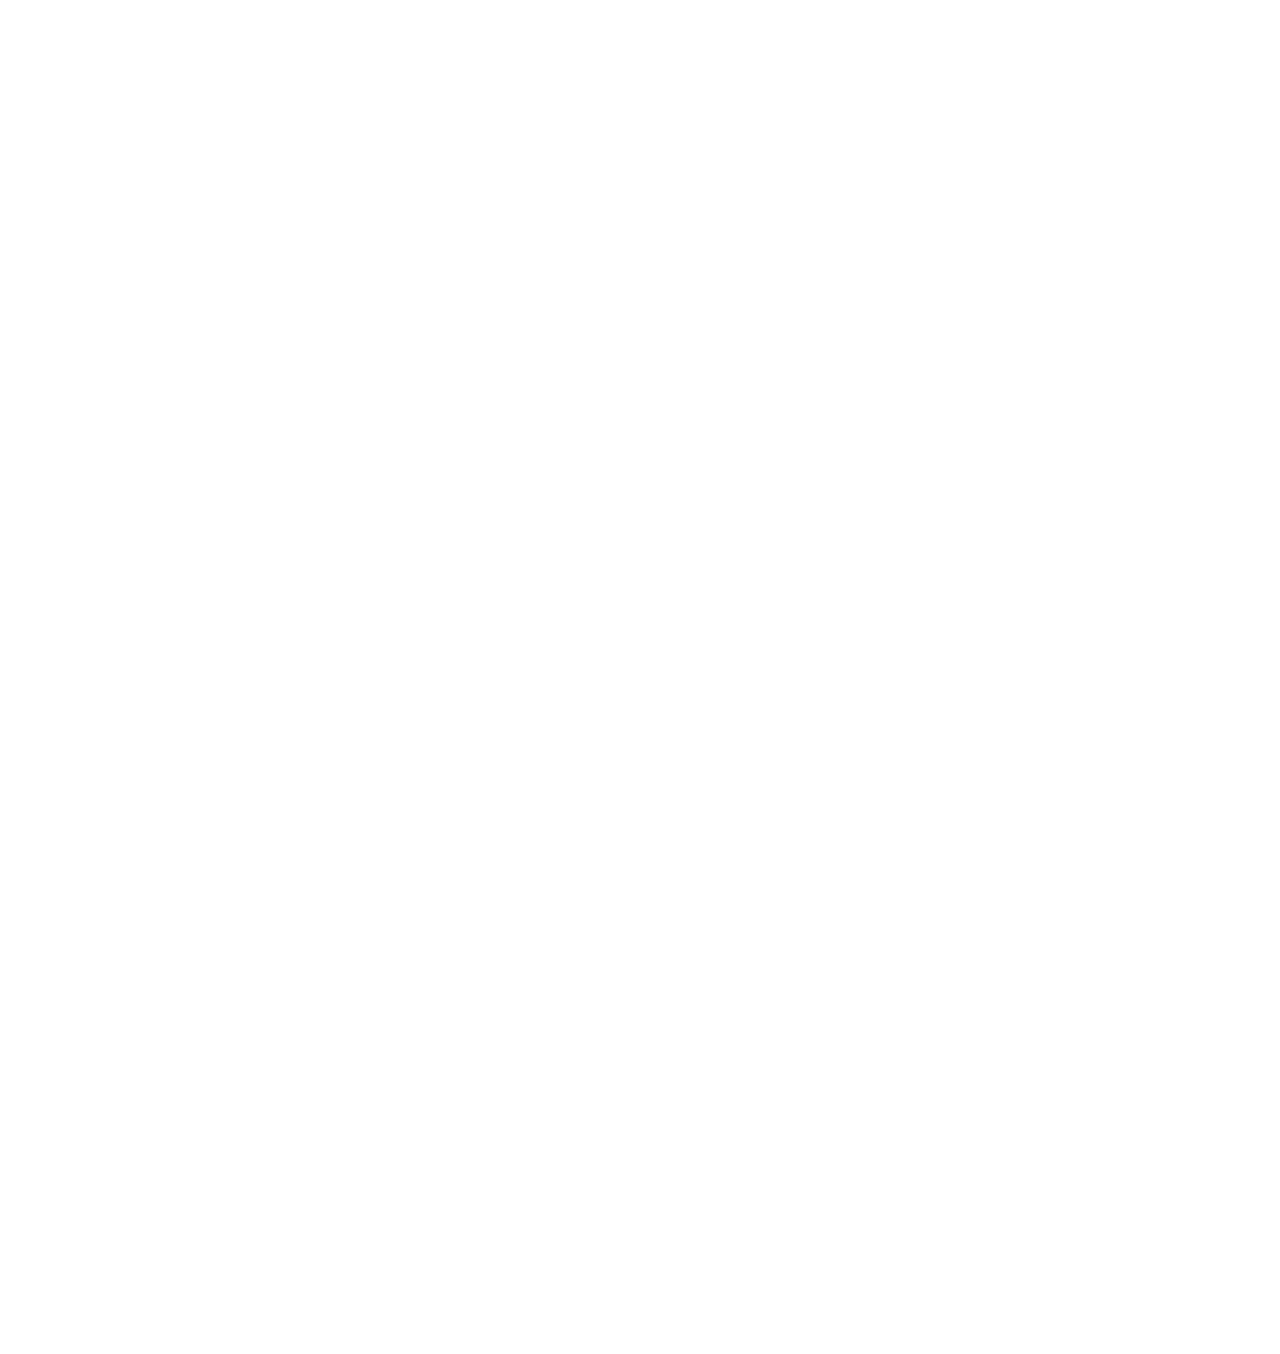
==== index.html @ c5bcdeae "renamed file to view the  html render on loadw" ====
<!DOCTYPE html>
<html lang="en">
	<head>
		<meta charset="UTF-8" />
		<meta name="viewport" content="width=device-width, initial-scale=1.0" />
		<title>PAI About</title>
		<link rel="stylesheet" href="mro-capabilities.css" />
	</head>
	<body>
		<!-- ============================================================
     Perform Air — Component MRO Capabilities section (About page)
     Styled to match performair.com/home-00.
     Paste into a Webflow HTML Embed element, or rebuild natively
     using the setup guide. Card photos use the same images as the
     homepage "What We Do" section (already hosted on your Webflow
     CDN) — swap the src values if you prefer different imagery.
     ============================================================ -->

		<section class="pa-mro-section" id="capabilities">
			<div class="pa-mro-container">
				<header class="pa-mro-header pa-mro-reveal">
					<span class="pa-mro-eyebrow">What We Do</span>
					<h2 class="pa-mro-title">Component MRO Capabilities</h2>
					<p class="pa-mro-intro">
						Perform Air provides repair, overhaul and testing services across five primary aircraft component
						categories.
					</p>
					<div class="pa-mro-search-note">
						<span>Every capability is searchable by</span>
						<span class="pa-mro-tag">Part Number</span>
						<span class="pa-mro-tag">ATA Chapter</span>
						<span class="pa-mro-tag">Aircraft Type</span>
					</div>
				</header>

				<div class="pa-mro-grid">
					<article class="pa-mro-card pa-mro-reveal">
						<div class="pa-mro-card-media">
							<img
								src="https://cdn.prod.website-files.com/6941c77c4b400f3a0aad7e1d/6a91f3422f2e03024a2a305f_Hydraulics.jpeg"
								alt="Hydraulic aircraft components"
								loading="lazy"
							/>
							<span class="pa-mro-ata">ATA 29</span>
						</div>
						<div class="pa-mro-card-body">
							<h3 class="pa-mro-card-title">Hydraulics</h3>
							<p class="pa-mro-card-text">
								Repair, overhaul and testing of hydraulic components used throughout critical aircraft systems,
								including servo actuators, control valves, hydraulic pumps, accumulators, reservoirs, flight
								control components and other fluid power applications.
							</p>
						</div>
					</article>

					<article class="pa-mro-card pa-mro-reveal">
						<div class="pa-mro-card-media">
							<img
								src="https://cdn.prod.website-files.com/6941c77c4b400f3a0aad7e1d/6a91fa6cb201535d54909754_pneumatics.jpg"
								alt="Pneumatic aircraft components"
								loading="lazy"
							/>
							<span class="pa-mro-ata">ATA 36</span>
						</div>
						<div class="pa-mro-card-body">
							<h3 class="pa-mro-card-title">Pneumatics</h3>
							<p class="pa-mro-card-text">
								Comprehensive support for pneumatic components including pressure regulating valves, shutoff
								valves, check valves, flow control valves, pressure sensors, and environmental and airflow
								system components.
							</p>
						</div>
					</article>

					<article class="pa-mro-card pa-mro-reveal">
						<div class="pa-mro-card-media">
							<img
								src="https://cdn.prod.website-files.com/6941c77c4b400f3a0aad7e1d/6a91ef1b46783df257981afe_fuel.jpg"
								alt="Aircraft fuel system components"
								loading="lazy"
							/>
							<span class="pa-mro-ata">ATA 28</span>
						</div>
						<div class="pa-mro-card-body">
							<h3 class="pa-mro-card-title">Fuel</h3>
							<p class="pa-mro-card-text">
								Repair, overhaul and testing of fuel system components including boost and transfer pumps, fuel
								valves, fuel de-icing valves and related mechanical assemblies.
							</p>
						</div>
					</article>

					<article class="pa-mro-card pa-mro-reveal">
						<div class="pa-mro-card-media">
							<img
								src="https://cdn.prod.website-files.com/6941c77c4b400f3a0aad7e1d/6a90933acfa09edf60822d45_Electro-Mechanical.jpg"
								alt="Electro-mechanical aircraft components"
								loading="lazy"
							/>
							<span class="pa-mro-ata">ATA 24 &amp; 27</span>
						</div>
						<div class="pa-mro-card-body">
							<h3 class="pa-mro-card-title">Electro&#8209;Mechanical</h3>
							<p class="pa-mro-card-text">
								Specialized repair and overhaul of components combining electrical and mechanical systems,
								including AC and DC motors, motor-driven actuators, contactors, switches, blowers, cooling fans
								and related control assemblies.
							</p>
						</div>
					</article>

					<article class="pa-mro-card pa-mro-reveal">
						<div class="pa-mro-card-media">
							<img
								src="https://cdn.prod.website-files.com/6941c77c4b400f3a0aad7e1d/6a91ef03a66d9a5f933bcc2d_waterandwaste.jpg"
								alt="Aircraft water and waste system components"
								loading="lazy"
							/>
							<span class="pa-mro-ata">ATA 38</span>
						</div>
						<div class="pa-mro-card-body">
							<h3 class="pa-mro-card-title">Water &amp; Waste</h3>
							<p class="pa-mro-card-text">
								Repair and overhaul support for aircraft water and waste system components, including potable
								water tanks and valves, vacuum waste tanks, water heaters, flush valves, drain masts, pumps and
								related assemblies used throughout commercial aircraft.
							</p>
						</div>
					</article>
				</div>
			</div>
		</section>
		<script
			src="https://cdn.prod.website-files.com/6941c77c4b400f3a0aad7e1d/6a91f2e5b20153d8c4909f3e_mro-capabilities.js"
			type="text/javascript"
		></script>
	</body>
</html>
---- mro-capabilities.css ----
/* ============================================================
   Perform Air — Component MRO Capabilities section (About page)
   Styled to match performair.com/home-00:
   navy #0B1930 rounded-30px panels, cyan #1BB9E2 accent,
   DM Sans uppercase headers, Nunito Sans body.
   Paste into: Webflow → Page Settings → Custom Code → "Inside head tag",
   wrapped in an opening and closing style tag.
   All classes are prefixed "pa-mro-" to avoid collisions.
   ============================================================ */

.pa-mro-section {
	--pa-navy: #0b1930; /* project-sticky panel color */
	--pa-cyan: #1bb9e2; /* h2-small / primary-button accent */
	--pa-cyan-soft: rgba(27, 185, 226, 0.12);
	--pa-ink: #191925; /* body text color on light */
	--pa-gray-on-navy: #c1c1c1; /* paragraph color on navy panels */
	--pa-white: #ffffff;
	--pa-radius: 30px; /* panel radius used across the site */

	background: var(--pa-white);
	color: var(--pa-ink);
	padding: 100px 24px;
	font-family: "Nunito Sans", sans-serif;
}

.pa-mro-container {
	max-width: 1080px;
	margin: 0 auto;
}

/* ---------- Header (matches .h2-small + .h3-section-header) ---------- */
.pa-mro-header {
	max-width: 760px;
	margin-bottom: 48px;
}

.pa-mro-eyebrow {
	display: block;
	font-family: "DM Sans", sans-serif;
	font-size: 16px;
	font-weight: 700;
	letter-spacing: 0.5px;
	text-transform: uppercase;
	color: var(--pa-cyan);
	margin: 0 0 14px;
}

.pa-mro-title {
	font-family: "DM Sans", sans-serif;
	font-size: 38px;
	line-height: 1.2;
	font-weight: 700;
	text-transform: uppercase;
	color: var(--pa-ink);
	margin: 0 0 18px;
}

.pa-mro-intro {
	font-size: 16px;
	line-height: 1.6;
	color: var(--pa-ink);
	margin: 0 0 20px;
}

.pa-mro-search-note {
	display: inline-flex;
	flex-wrap: wrap;
	align-items: center;
	gap: 10px;
	font-size: 15px;
	color: var(--pa-ink);
}

.pa-mro-search-note .pa-mro-tag {
	display: inline-block;
	padding: 5px 14px;
	border: 1px solid var(--pa-cyan);
	border-radius: 4px; /* matches .primary-button radius */
	background: var(--pa-cyan-soft);
	color: #0f7f9d;
	font-size: 13px;
	font-weight: 700;
	font-family: "DM Sans", sans-serif;
	letter-spacing: 0.5px;
	text-transform: uppercase;
	white-space: nowrap;
}

/* ---------- Card grid ---------- */
.pa-mro-grid {
	display: grid;
	grid-template-columns: repeat(3, 1fr);
	gap: 24px;
}

.pa-mro-card {
	display: flex;
	flex-direction: column;
	background: var(--pa-navy);
	border-radius: var(--pa-radius);
	overflow: hidden;
	transition: transform 0.25s ease, box-shadow 0.25s ease;
}

.pa-mro-card:hover {
	transform: translateY(-5px);
	box-shadow: 0 18px 40px rgba(11, 25, 48, 0.22);
}

/* photo header (same imagery treatment as the home "What We Do" rows) */
.pa-mro-card-media {
	position: relative;
	height: 170px;
	overflow: hidden;
}

.pa-mro-card-media img {
	width: 100%;
	height: 100%;
	object-fit: cover;
	display: block;
	transition: transform 0.4s ease;
}

.pa-mro-card:hover .pa-mro-card-media img {
	transform: scale(1.05);
}

.pa-mro-ata {
	position: absolute;
	top: 14px;
	right: 14px;
	font-family: "DM Sans", sans-serif;
	font-size: 12px;
	font-weight: 700;
	letter-spacing: 0.5px;
	color: var(--pa-white);
	background: rgba(11, 25, 48, 0.82);
	border: 1px solid var(--pa-cyan);
	border-radius: 4px;
	padding: 5px 11px;
	white-space: nowrap;
}

.pa-mro-card-body {
	display: flex;
	flex-direction: column;
	gap: 12px;
	padding: 26px 28px 32px;
}

.pa-mro-card-title {
	font-family: "DM Sans", sans-serif;
	font-size: 24px;
	font-weight: 400; /* matches .project-title-name weight */
	color: var(--pa-white);
	margin: 0;
}

.pa-mro-card-text {
	font-size: 15px;
	line-height: 1.6;
	color: var(--pa-gray-on-navy);
	margin: 0;
}

/* ---------- Reveal animation (used by the JS) ---------- */
.pa-mro-reveal {
	opacity: 0;
	transform: translateY(18px);
	transition: opacity 0.6s ease, transform 0.6s ease;
}

.pa-mro-reveal.pa-mro-in {
	opacity: 1;
	transform: translateY(0);
}

@media (prefers-reduced-motion: reduce) {
	.pa-mro-reveal {
		opacity: 1;
		transform: none;
		transition: none;
	}
	.pa-mro-card,
	.pa-mro-card-media img {
		transition: none;
	}
}

/* ---------- Responsive ---------- */
@media (max-width: 991px) {
	.pa-mro-grid {
		grid-template-columns: repeat(2, 1fr);
	}
	.pa-mro-section {
		padding: 80px 24px;
	}
}

@media (max-width: 640px) {
	.pa-mro-grid {
		grid-template-columns: 1fr;
	}
	.pa-mro-section {
		padding: 60px 20px;
	}
	.pa-mro-title {
		font-size: 30px;
	}
	.pa-mro-card-body {
		padding: 22px 22px 28px;
	}
}
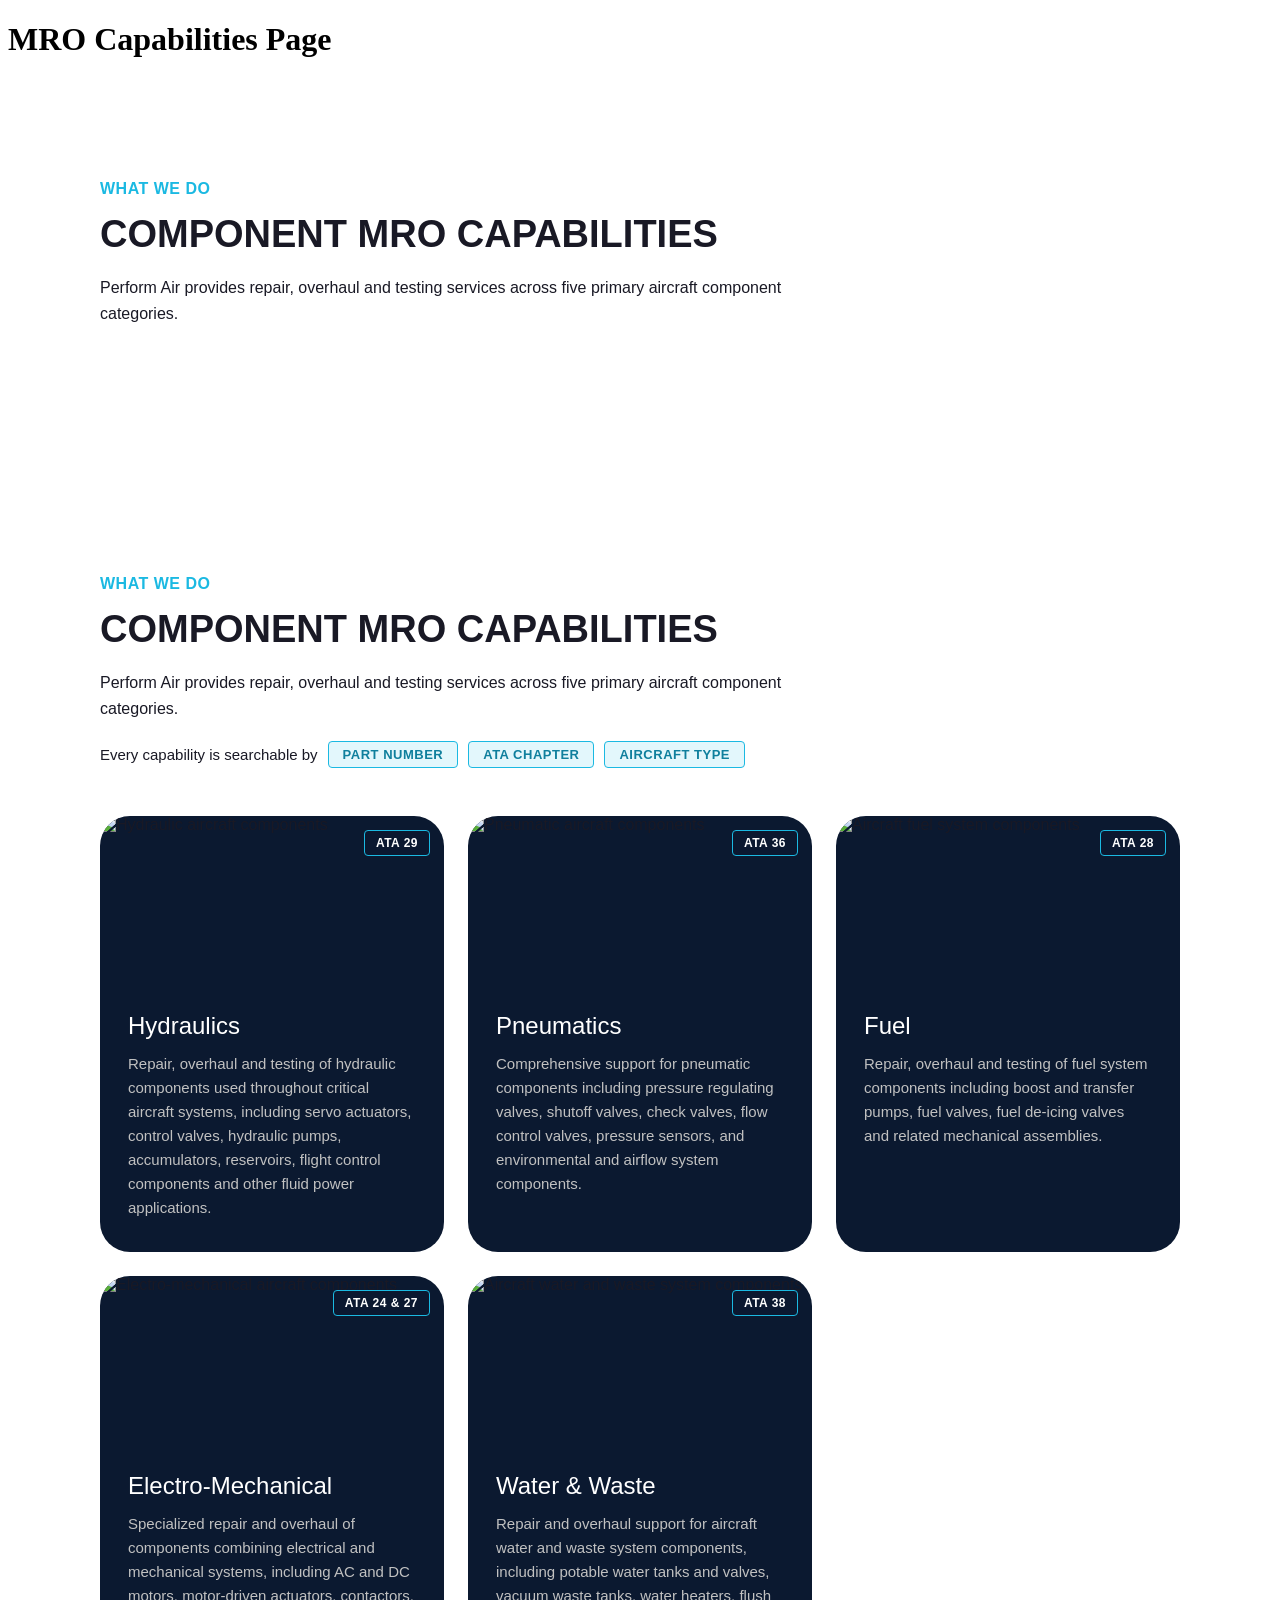
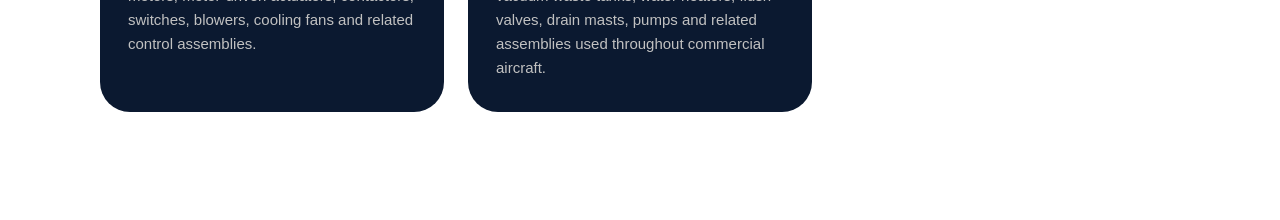
==== commit c1fb75f0: "updated files to be viewable via ghpages" ====
--- a/index.html
+++ b/index.html
@@ -4,17 +4,22 @@
 		<meta charset="UTF-8" />
 		<meta name="viewport" content="width=device-width, initial-scale=1.0" />
 		<title>PAI About</title>
-		<link rel="stylesheet" href="mro-capabilities.css" />
+		<link rel="stylesheet" href="./mro-capabilities.css" />
 	</head>
 	<body>
-		<!-- ============================================================
-     Perform Air — Component MRO Capabilities section (About page)
-     Styled to match performair.com/home-00.
-     Paste into a Webflow HTML Embed element, or rebuild natively
-     using the setup guide. Card photos use the same images as the
-     homepage "What We Do" section (already hosted on your Webflow
-     CDN) — swap the src values if you prefer different imagery.
-     ============================================================ -->
+		<h1>MRO Capabilities Page</h1>
+		<section class="pa-mro-section" id="capabilities">
+			<div class="pa-mro-container">
+				<header class="pa-mro-header pa-mro-reveal">
+					<span class="pa-mro-eyebrow">What We Do</span>
+					<h2 class="pa-mro-title">Component MRO Capabilities</h2>
+					<p class="pa-mro-intro">
+						Perform Air provides repair, overhaul and testing services across five primary aircraft component
+						categories.
+					</p>
+				</header>
+			</div>
+		</section>
 
 		<section class="pa-mro-section" id="capabilities">
 			<div class="pa-mro-container">
@@ -130,9 +135,6 @@
 				</div>
 			</div>
 		</section>
-		<script
-			src="https://cdn.prod.website-files.com/6941c77c4b400f3a0aad7e1d/6a91f2e5b20153d8c4909f3e_mro-capabilities.js"
-			type="text/javascript"
-		></script>
+		<script defer src="./mro-capabilities.js" type="text/javascript"></script>
 	</body>
 </html>
--- a/mro-capabilities.css
+++ b/mro-capabilities.css
@@ -1,13 +1,3 @@
-/* ============================================================
-   Perform Air — Component MRO Capabilities section (About page)
-   Styled to match performair.com/home-00:
-   navy #0B1930 rounded-30px panels, cyan #1BB9E2 accent,
-   DM Sans uppercase headers, Nunito Sans body.
-   Paste into: Webflow → Page Settings → Custom Code → "Inside head tag",
-   wrapped in an opening and closing style tag.
-   All classes are prefixed "pa-mro-" to avoid collisions.
-   ============================================================ */
-
 .pa-mro-section {
 	--pa-navy: #0b1930; /* project-sticky panel color */
 	--pa-cyan: #1bb9e2; /* h2-small / primary-button accent */
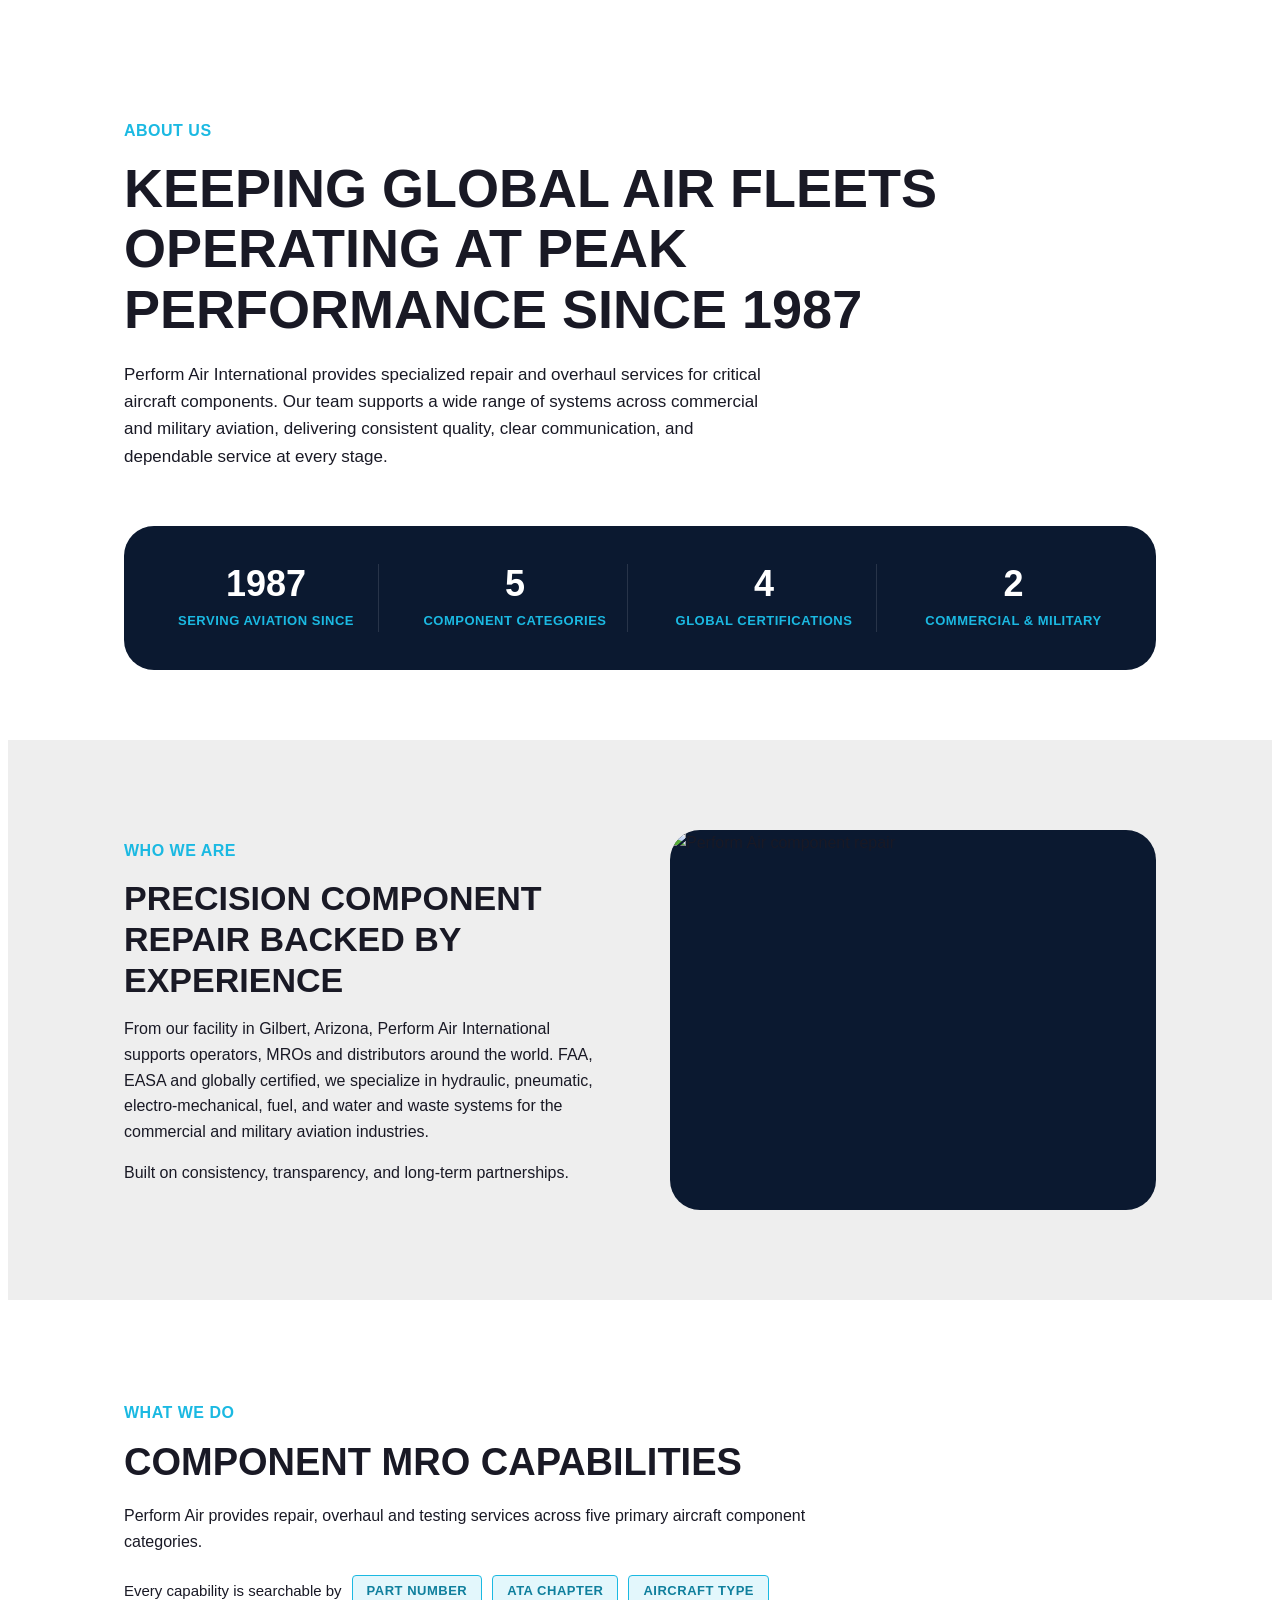
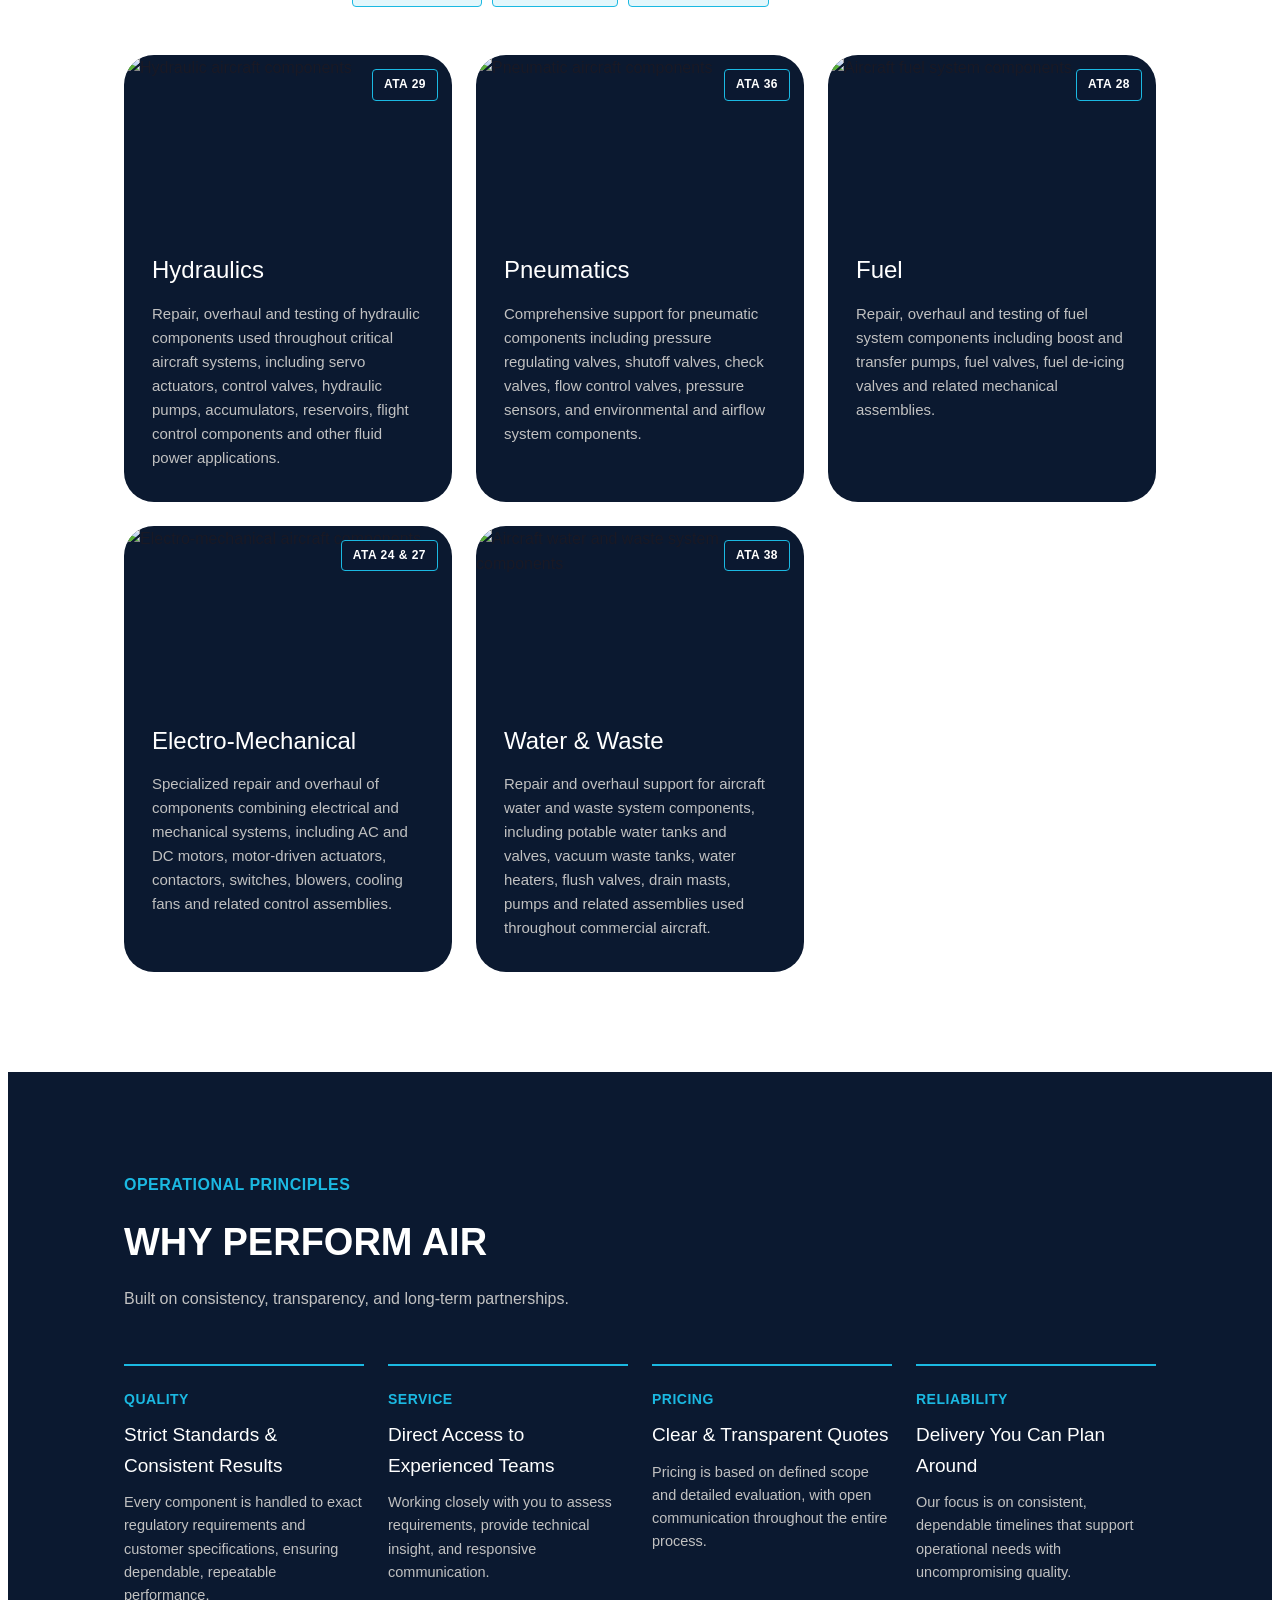
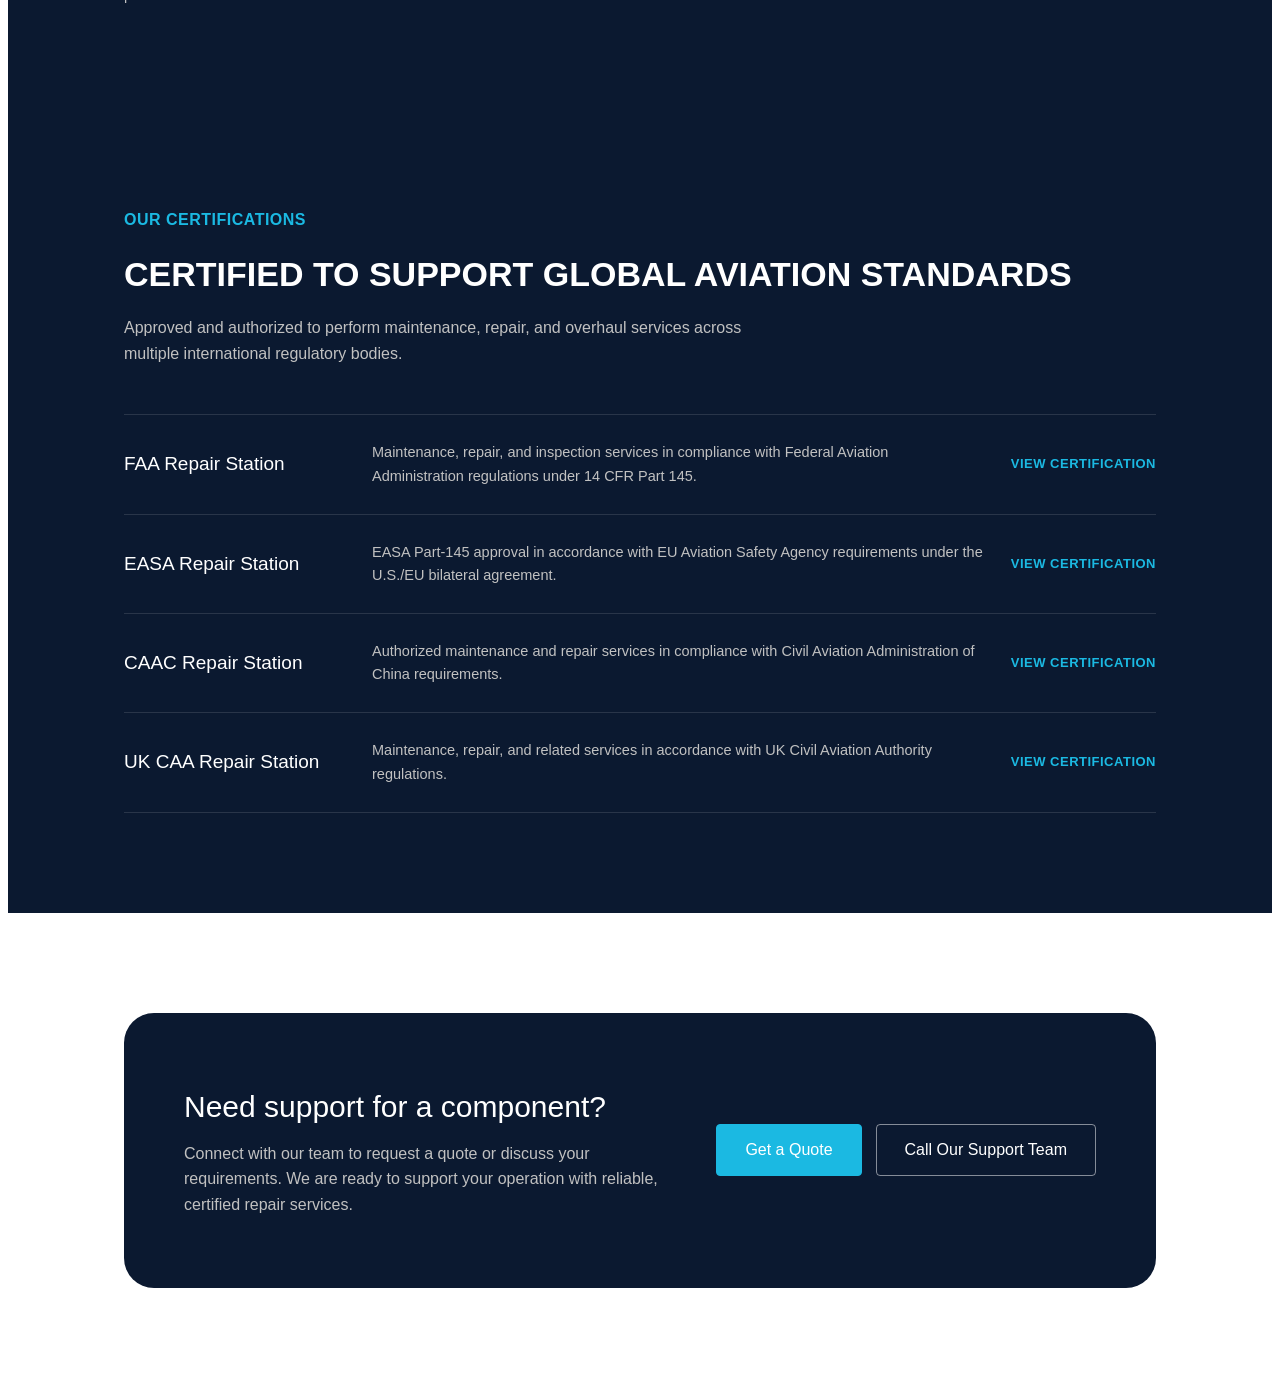
==== commit ce805809: "updated files to be viewable via ghpages" ====
--- a/index.html
+++ b/index.html
@@ -7,134 +7,274 @@
 		<link rel="stylesheet" href="./mro-capabilities.css" />
 	</head>
 	<body>
-		<h1>MRO Capabilities Page</h1>
-		<section class="pa-mro-section" id="capabilities">
-			<div class="pa-mro-container">
-				<header class="pa-mro-header pa-mro-reveal">
-					<span class="pa-mro-eyebrow">What We Do</span>
-					<h2 class="pa-mro-title">Component MRO Capabilities</h2>
-					<p class="pa-mro-intro">
-						Perform Air provides repair, overhaul and testing services across five primary aircraft component
-						categories.
+		<!-- ============================================================
+     Perform Air International — About Us page (full page markup)
+     Layout A + Layout B's certifications band.
+     Requires pai-about.css (head) and pai-about.js (before /body)
+     loaded via jsDelivr — see the setup guide.
+     If your Webflow plan's embed character limit is 10,000, split
+     this file into two Embed elements at the SPLIT marker below —
+     just keep both halves inside their own
+     <div class="pa-about"> ... </div> wrapper as marked.
+     ============================================================ -->
+
+		<div class="pa-about">
+			<!-- HERO -->
+			<section class="pa-hero">
+				<div class="pa-wrap">
+					<span class="pa-eyebrow">About Us</span>
+					<h1>Keeping Global Air Fleets Operating at Peak Performance Since 1987</h1>
+					<p class="pa-lead">
+						Perform Air International provides specialized repair and overhaul services for critical aircraft
+						components. Our team supports a wide range of systems across commercial and military aviation,
+						delivering consistent quality, clear communication, and dependable service at every stage.
 					</p>
-				</header>
-			</div>
-		</section>
-
-		<section class="pa-mro-section" id="capabilities">
-			<div class="pa-mro-container">
-				<header class="pa-mro-header pa-mro-reveal">
-					<span class="pa-mro-eyebrow">What We Do</span>
-					<h2 class="pa-mro-title">Component MRO Capabilities</h2>
-					<p class="pa-mro-intro">
-						Perform Air provides repair, overhaul and testing services across five primary aircraft component
-						categories.
+					<div class="pa-statbar pa-reveal">
+						<div class="pa-stat"><b>1987</b><span>Serving Aviation Since</span></div>
+						<div class="pa-stat"><b>5</b><span>Component Categories</span></div>
+						<div class="pa-stat"><b>4</b><span>Global Certifications</span></div>
+						<div class="pa-stat"><b>2</b><span>Commercial &amp; Military</span></div>
+					</div>
+				</div>
+			</section>
+
+			<!-- STORY -->
+			<section class="pa-story">
+				<div class="pa-wrap pa-cols">
+					<div class="pa-reveal">
+						<span class="pa-eyebrow">Who We Are</span>
+						<h2>Precision Component Repair Backed by Experience</h2>
+						<p>
+							From our facility in Gilbert, Arizona, Perform Air International supports operators, MROs and
+							distributors around the world. FAA, EASA and globally certified, we specialize in hydraulic,
+							pneumatic, electro-mechanical, fuel, and water and waste systems for the commercial and military
+							aviation industries.
+						</p>
+						<p>Built on consistency, transparency, and long-term partnerships.</p>
+					</div>
+					<img
+						class="pa-reveal"
+						src="https://cdn.prod.website-files.com/6941c77c4b400f3a0aad7e1d/6a91f3422f2e03024a2a305f_Hydraulics.jpeg"
+						alt="Perform Air component repair"
+						loading="lazy"
+					/>
+				</div>
+			</section>
+
+			<!-- CAPABILITIES -->
+			<section class="pa-caps" id="capabilities">
+				<div class="pa-wrap">
+					<div class="pa-reveal">
+						<span class="pa-eyebrow">What We Do</span>
+						<h2>Component MRO Capabilities</h2>
+						<p class="pa-lead">
+							Perform Air provides repair, overhaul and testing services across five primary aircraft component
+							categories.
+						</p>
+						<div class="pa-tags">
+							<span>Every capability is searchable by</span><span class="pa-tag">Part Number</span
+							><span class="pa-tag">ATA Chapter</span><span class="pa-tag">Aircraft Type</span>
+						</div>
+					</div>
+					<div class="pa-grid">
+						<article class="pa-card pa-reveal">
+							<div class="pa-card-media">
+								<img
+									src="https://cdn.prod.website-files.com/6941c77c4b400f3a0aad7e1d/6a91f3422f2e03024a2a305f_Hydraulics.jpeg"
+									alt="Hydraulic aircraft components"
+									loading="lazy"
+								/><span class="pa-ata">ATA 29</span>
+							</div>
+							<div class="pa-card-body">
+								<h3>Hydraulics</h3>
+								<p>
+									Repair, overhaul and testing of hydraulic components used throughout critical aircraft
+									systems, including servo actuators, control valves, hydraulic pumps, accumulators,
+									reservoirs, flight control components and other fluid power applications.
+								</p>
+							</div>
+						</article>
+						<article class="pa-card pa-reveal">
+							<div class="pa-card-media">
+								<img
+									src="https://cdn.prod.website-files.com/6941c77c4b400f3a0aad7e1d/6a91fa6cb201535d54909754_pneumatics.jpg"
+									alt="Pneumatic aircraft components"
+									loading="lazy"
+								/><span class="pa-ata">ATA 36</span>
+							</div>
+							<div class="pa-card-body">
+								<h3>Pneumatics</h3>
+								<p>
+									Comprehensive support for pneumatic components including pressure regulating valves, shutoff
+									valves, check valves, flow control valves, pressure sensors, and environmental and airflow
+									system components.
+								</p>
+							</div>
+						</article>
+						<article class="pa-card pa-reveal">
+							<div class="pa-card-media">
+								<img
+									src="https://cdn.prod.website-files.com/6941c77c4b400f3a0aad7e1d/6a91ef1b46783df257981afe_fuel.jpg"
+									alt="Aircraft fuel system components"
+									loading="lazy"
+								/><span class="pa-ata">ATA 28</span>
+							</div>
+							<div class="pa-card-body">
+								<h3>Fuel</h3>
+								<p>
+									Repair, overhaul and testing of fuel system components including boost and transfer pumps,
+									fuel valves, fuel de-icing valves and related mechanical assemblies.
+								</p>
+							</div>
+						</article>
+						<article class="pa-card pa-reveal">
+							<div class="pa-card-media">
+								<img
+									src="https://cdn.prod.website-files.com/6941c77c4b400f3a0aad7e1d/6a90933acfa09edf60822d45_Electro-Mechanical.jpg"
+									alt="Electro-mechanical aircraft components"
+									loading="lazy"
+								/><span class="pa-ata">ATA 24 &amp; 27</span>
+							</div>
+							<div class="pa-card-body">
+								<h3>Electro&#8209;Mechanical</h3>
+								<p>
+									Specialized repair and overhaul of components combining electrical and mechanical systems,
+									including AC and DC motors, motor-driven actuators, contactors, switches, blowers, cooling
+									fans and related control assemblies.
+								</p>
+							</div>
+						</article>
+						<article class="pa-card pa-reveal">
+							<div class="pa-card-media">
+								<img
+									src="https://cdn.prod.website-files.com/6941c77c4b400f3a0aad7e1d/6a91ef03a66d9a5f933bcc2d_waterandwaste.jpg"
+									alt="Aircraft water and waste system components"
+									loading="lazy"
+								/><span class="pa-ata">ATA 38</span>
+							</div>
+							<div class="pa-card-body">
+								<h3>Water &amp; Waste</h3>
+								<p>
+									Repair and overhaul support for aircraft water and waste system components, including potable
+									water tanks and valves, vacuum waste tanks, water heaters, flush valves, drain masts, pumps
+									and related assemblies used throughout commercial aircraft.
+								</p>
+							</div>
+						</article>
+					</div>
+				</div>
+			</section>
+		</div>
+		<!-- ==================== SPLIT: if needed, end Embed 1 here and start Embed 2 below ==================== -->
+		<div class="pa-about">
+			<!-- PRINCIPLES -->
+			<section class="pa-princ">
+				<div class="pa-wrap">
+					<span class="pa-eyebrow">Operational Principles</span>
+					<h2>Why Perform Air</h2>
+					<p class="pa-sub">Built on consistency, transparency, and long-term partnerships.</p>
+					<div class="pa-princ-row">
+						<div class="pa-princ-item pa-reveal">
+							<b>Quality</b>
+							<h4>Strict Standards &amp; Consistent Results</h4>
+							<p>
+								Every component is handled to exact regulatory requirements and customer specifications,
+								ensuring dependable, repeatable performance.
+							</p>
+						</div>
+						<div class="pa-princ-item pa-reveal">
+							<b>Service</b>
+							<h4>Direct Access to Experienced Teams</h4>
+							<p>
+								Working closely with you to assess requirements, provide technical insight, and responsive
+								communication.
+							</p>
+						</div>
+						<div class="pa-princ-item pa-reveal">
+							<b>Pricing</b>
+							<h4>Clear &amp; Transparent Quotes</h4>
+							<p>
+								Pricing is based on defined scope and detailed evaluation, with open communication throughout
+								the entire process.
+							</p>
+						</div>
+						<div class="pa-princ-item pa-reveal">
+							<b>Reliability</b>
+							<h4>Delivery You Can Plan Around</h4>
+							<p>
+								Our focus is on consistent, dependable timelines that support operational needs with
+								uncompromising quality.
+							</p>
+						</div>
+					</div>
+				</div>
+			</section>
+
+			<!-- CERTIFICATIONS (Layout B band) -->
+			<section class="pa-certs">
+				<div class="pa-wrap">
+					<span class="pa-eyebrow">Our Certifications</span>
+					<h2>Certified to Support Global Aviation Standards</h2>
+					<p class="pa-sub">
+						Approved and authorized to perform maintenance, repair, and overhaul services across multiple
+						international regulatory bodies.
 					</p>
-					<div class="pa-mro-search-note">
-						<span>Every capability is searchable by</span>
-						<span class="pa-mro-tag">Part Number</span>
-						<span class="pa-mro-tag">ATA Chapter</span>
-						<span class="pa-mro-tag">Aircraft Type</span>
-					</div>
-				</header>
-
-				<div class="pa-mro-grid">
-					<article class="pa-mro-card pa-mro-reveal">
-						<div class="pa-mro-card-media">
-							<img
-								src="https://cdn.prod.website-files.com/6941c77c4b400f3a0aad7e1d/6a91f3422f2e03024a2a305f_Hydraulics.jpeg"
-								alt="Hydraulic aircraft components"
-								loading="lazy"
-							/>
-							<span class="pa-mro-ata">ATA 29</span>
-						</div>
-						<div class="pa-mro-card-body">
-							<h3 class="pa-mro-card-title">Hydraulics</h3>
-							<p class="pa-mro-card-text">
-								Repair, overhaul and testing of hydraulic components used throughout critical aircraft systems,
-								including servo actuators, control valves, hydraulic pumps, accumulators, reservoirs, flight
-								control components and other fluid power applications.
-							</p>
-						</div>
-					</article>
-
-					<article class="pa-mro-card pa-mro-reveal">
-						<div class="pa-mro-card-media">
-							<img
-								src="https://cdn.prod.website-files.com/6941c77c4b400f3a0aad7e1d/6a91fa6cb201535d54909754_pneumatics.jpg"
-								alt="Pneumatic aircraft components"
-								loading="lazy"
-							/>
-							<span class="pa-mro-ata">ATA 36</span>
-						</div>
-						<div class="pa-mro-card-body">
-							<h3 class="pa-mro-card-title">Pneumatics</h3>
-							<p class="pa-mro-card-text">
-								Comprehensive support for pneumatic components including pressure regulating valves, shutoff
-								valves, check valves, flow control valves, pressure sensors, and environmental and airflow
-								system components.
-							</p>
-						</div>
-					</article>
-
-					<article class="pa-mro-card pa-mro-reveal">
-						<div class="pa-mro-card-media">
-							<img
-								src="https://cdn.prod.website-files.com/6941c77c4b400f3a0aad7e1d/6a91ef1b46783df257981afe_fuel.jpg"
-								alt="Aircraft fuel system components"
-								loading="lazy"
-							/>
-							<span class="pa-mro-ata">ATA 28</span>
-						</div>
-						<div class="pa-mro-card-body">
-							<h3 class="pa-mro-card-title">Fuel</h3>
-							<p class="pa-mro-card-text">
-								Repair, overhaul and testing of fuel system components including boost and transfer pumps, fuel
-								valves, fuel de-icing valves and related mechanical assemblies.
-							</p>
-						</div>
-					</article>
-
-					<article class="pa-mro-card pa-mro-reveal">
-						<div class="pa-mro-card-media">
-							<img
-								src="https://cdn.prod.website-files.com/6941c77c4b400f3a0aad7e1d/6a90933acfa09edf60822d45_Electro-Mechanical.jpg"
-								alt="Electro-mechanical aircraft components"
-								loading="lazy"
-							/>
-							<span class="pa-mro-ata">ATA 24 &amp; 27</span>
-						</div>
-						<div class="pa-mro-card-body">
-							<h3 class="pa-mro-card-title">Electro&#8209;Mechanical</h3>
-							<p class="pa-mro-card-text">
-								Specialized repair and overhaul of components combining electrical and mechanical systems,
-								including AC and DC motors, motor-driven actuators, contactors, switches, blowers, cooling fans
-								and related control assemblies.
-							</p>
-						</div>
-					</article>
-
-					<article class="pa-mro-card pa-mro-reveal">
-						<div class="pa-mro-card-media">
-							<img
-								src="https://cdn.prod.website-files.com/6941c77c4b400f3a0aad7e1d/6a91ef03a66d9a5f933bcc2d_waterandwaste.jpg"
-								alt="Aircraft water and waste system components"
-								loading="lazy"
-							/>
-							<span class="pa-mro-ata">ATA 38</span>
-						</div>
-						<div class="pa-mro-card-body">
-							<h3 class="pa-mro-card-title">Water &amp; Waste</h3>
-							<p class="pa-mro-card-text">
-								Repair and overhaul support for aircraft water and waste system components, including potable
-								water tanks and valves, vacuum waste tanks, water heaters, flush valves, drain masts, pumps and
-								related assemblies used throughout commercial aircraft.
-							</p>
-						</div>
-					</article>
-				</div>
-			</div>
-		</section>
+					<div class="pa-clist">
+						<div class="pa-citem pa-reveal">
+							<h4>FAA Repair Station</h4>
+							<p>
+								Maintenance, repair, and inspection services in compliance with Federal Aviation Administration
+								regulations under 14 CFR Part 145.
+							</p>
+							<a href="#">View Certification</a>
+						</div>
+						<div class="pa-citem pa-reveal">
+							<h4>EASA Repair Station</h4>
+							<p>
+								EASA Part-145 approval in accordance with EU Aviation Safety Agency requirements under the
+								U.S./EU bilateral agreement.
+							</p>
+							<a href="#">View Certification</a>
+						</div>
+						<div class="pa-citem pa-reveal">
+							<h4>CAAC Repair Station</h4>
+							<p>
+								Authorized maintenance and repair services in compliance with Civil Aviation Administration of
+								China requirements.
+							</p>
+							<a href="#">View Certification</a>
+						</div>
+						<div class="pa-citem pa-reveal">
+							<h4>UK CAA Repair Station</h4>
+							<p>
+								Maintenance, repair, and related services in accordance with UK Civil Aviation Authority
+								regulations.
+							</p>
+							<a href="#">View Certification</a>
+						</div>
+					</div>
+				</div>
+			</section>
+
+			<!-- CTA -->
+			<section class="pa-cta">
+				<div class="pa-wrap">
+					<div class="pa-cta-panel pa-reveal">
+						<div>
+							<h2>Need support for a component?</h2>
+							<p>
+								Connect with our team to request a quote or discuss your requirements. We are ready to support
+								your operation with reliable, certified repair services.
+							</p>
+						</div>
+						<div class="pa-cta-actions">
+							<a class="pa-btn pa-btn-solid" href="#">Get a Quote</a>
+							<a class="pa-btn pa-btn-line" href="#">Call Our Support Team</a>
+						</div>
+					</div>
+				</div>
+			</section>
+		</div>
 		<script defer src="./mro-capabilities.js" type="text/javascript"></script>
 	</body>
 </html>
--- a/mro-capabilities.css
+++ b/mro-capabilities.css
@@ -1,71 +1,190 @@
-.pa-mro-section {
-	--pa-navy: #0b1930; /* project-sticky panel color */
-	--pa-cyan: #1bb9e2; /* h2-small / primary-button accent */
+/* ============================================================
+   Perform Air International — About Us page (full page)
+   Layout A (editorial) with Layout B's certifications band.
+   Matches performair.com/home-00 brand tokens.
+   Load via jsDelivr in the page head (see setup guide).
+   Everything is scoped under .pa-about to avoid collisions
+   with existing Webflow classes.
+   ============================================================ */
+
+.pa-about {
+	--pa-navy: #0b1930;
+	--pa-cyan: #1bb9e2;
 	--pa-cyan-soft: rgba(27, 185, 226, 0.12);
-	--pa-ink: #191925; /* body text color on light */
-	--pa-gray-on-navy: #c1c1c1; /* paragraph color on navy panels */
+	--pa-ink: #191925;
+	--pa-gray-navy: #c1c1c1;
+	--pa-light: #eeeeee;
 	--pa-white: #ffffff;
-	--pa-radius: 30px; /* panel radius used across the site */
-
-	background: var(--pa-white);
-	color: var(--pa-ink);
-	padding: 100px 24px;
+	--pa-r: 30px;
+
 	font-family: "Nunito Sans", sans-serif;
-}
-
-.pa-mro-container {
-	max-width: 1080px;
-	margin: 0 auto;
-}
-
-/* ---------- Header (matches .h2-small + .h3-section-header) ---------- */
-.pa-mro-header {
-	max-width: 760px;
-	margin-bottom: 48px;
-}
-
-.pa-mro-eyebrow {
-	display: block;
-	font-family: "DM Sans", sans-serif;
-	font-size: 16px;
-	font-weight: 700;
-	letter-spacing: 0.5px;
-	text-transform: uppercase;
-	color: var(--pa-cyan);
-	margin: 0 0 14px;
-}
-
-.pa-mro-title {
-	font-family: "DM Sans", sans-serif;
-	font-size: 38px;
-	line-height: 1.2;
-	font-weight: 700;
-	text-transform: uppercase;
-	color: var(--pa-ink);
-	margin: 0 0 18px;
-}
-
-.pa-mro-intro {
 	font-size: 16px;
 	line-height: 1.6;
 	color: var(--pa-ink);
+	background: var(--pa-white);
+}
+
+.pa-about *,
+.pa-about *::before,
+.pa-about *::after {
+	box-sizing: border-box;
+}
+
+.pa-wrap {
+	max-width: 1080px;
+	margin: 0 auto;
+	padding: 0 24px;
+}
+
+.pa-eyebrow {
+	display: block;
+	font-family: "DM Sans", sans-serif;
+	font-size: 16px;
+	font-weight: 700;
+	letter-spacing: 0.5px;
+	text-transform: uppercase;
+	color: var(--pa-cyan);
+	margin: 0 0 14px;
+}
+
+.pa-about h1,
+.pa-about h2 {
+	font-family: "DM Sans", sans-serif;
+	text-transform: uppercase;
+	font-weight: 700;
+	margin: 0;
+	color: var(--pa-ink);
+}
+
+.pa-btn {
+	display: inline-block;
+	font-family: "Nunito Sans", sans-serif;
+	font-size: 16px;
+	padding: 12px 28px;
+	border-radius: 4px;
+	text-decoration: none;
+	transition: 0.2s;
+}
+.pa-btn-solid {
+	background: var(--pa-cyan);
+	color: var(--pa-white);
+	border: 1px solid var(--pa-cyan);
+}
+.pa-btn-solid:hover {
+	background: #14a5cb;
+}
+.pa-btn-line {
+	background: transparent;
+	color: var(--pa-white);
+	border: 1px solid rgba(255, 255, 255, 0.5);
+}
+.pa-btn-line:hover {
+	border-color: var(--pa-cyan);
+	color: var(--pa-cyan);
+}
+
+/* ---------- Hero ---------- */
+.pa-hero {
+	background: var(--pa-white);
+	padding: 110px 24px 70px;
+}
+.pa-hero h1 {
+	font-size: clamp(36px, 5vw, 54px);
+	line-height: 1.12;
+	max-width: 820px;
+}
+.pa-hero .pa-lead {
+	max-width: 640px;
+	font-size: 17px;
+	margin: 22px 0 0;
+}
+
+.pa-statbar {
+	background: var(--pa-navy);
+	border-radius: var(--pa-r);
+	margin-top: 56px;
+	padding: 38px 30px;
+	display: grid;
+	grid-template-columns: repeat(4, 1fr);
+	gap: 24px;
+}
+.pa-stat {
+	text-align: center;
+	border-right: 1px solid rgba(255, 255, 255, 0.12);
+}
+.pa-stat:last-child {
+	border-right: 0;
+}
+.pa-stat b {
+	display: block;
+	font-family: "DM Sans", sans-serif;
+	font-size: 36px;
+	font-weight: 700;
+	color: var(--pa-white);
+	line-height: 1.1;
+}
+.pa-stat span {
+	display: block;
+	font-size: 13px;
+	letter-spacing: 0.5px;
+	text-transform: uppercase;
+	color: var(--pa-cyan);
+	margin-top: 8px;
+	font-family: "DM Sans", sans-serif;
+	font-weight: 700;
+}
+
+/* ---------- Story ---------- */
+.pa-story {
+	background: var(--pa-light);
+	padding: 90px 24px;
+}
+.pa-story .pa-cols {
+	display: grid;
+	grid-template-columns: 1fr 1fr;
+	gap: 60px;
+	align-items: center;
+}
+.pa-story h2 {
+	font-size: 34px;
+	line-height: 1.2;
+}
+.pa-story img {
+	width: 100%;
+	height: 380px;
+	object-fit: cover;
+	border-radius: var(--pa-r);
+	display: block;
+	background: var(--pa-navy);
+}
+
+/* ---------- Capabilities (card grid) ---------- */
+.pa-caps {
+	background: var(--pa-white);
+	padding: 100px 24px;
+}
+.pa-caps h2 {
+	font-size: 38px;
+	line-height: 1.2;
+	margin-bottom: 18px;
+}
+.pa-caps .pa-lead {
+	max-width: 720px;
 	margin: 0 0 20px;
 }
 
-.pa-mro-search-note {
+.pa-tags {
 	display: inline-flex;
 	flex-wrap: wrap;
+	gap: 10px;
 	align-items: center;
-	gap: 10px;
+	margin-bottom: 48px;
 	font-size: 15px;
-	color: var(--pa-ink);
-}
-
-.pa-mro-search-note .pa-mro-tag {
-	display: inline-block;
+}
+.pa-tag {
 	padding: 5px 14px;
 	border: 1px solid var(--pa-cyan);
-	border-radius: 4px; /* matches .primary-button radius */
+	border-radius: 4px;
 	background: var(--pa-cyan-soft);
 	color: #0f7f9d;
 	font-size: 13px;
@@ -76,47 +195,39 @@
 	white-space: nowrap;
 }
 
-/* ---------- Card grid ---------- */
-.pa-mro-grid {
+.pa-grid {
 	display: grid;
 	grid-template-columns: repeat(3, 1fr);
 	gap: 24px;
 }
-
-.pa-mro-card {
+.pa-card {
+	background: var(--pa-navy);
+	border-radius: var(--pa-r);
+	overflow: hidden;
 	display: flex;
 	flex-direction: column;
-	background: var(--pa-navy);
-	border-radius: var(--pa-radius);
-	overflow: hidden;
-	transition: transform 0.25s ease, box-shadow 0.25s ease;
-}
-
-.pa-mro-card:hover {
+	transition: transform 0.25s, box-shadow 0.25s;
+}
+.pa-card:hover {
 	transform: translateY(-5px);
 	box-shadow: 0 18px 40px rgba(11, 25, 48, 0.22);
 }
-
-/* photo header (same imagery treatment as the home "What We Do" rows) */
-.pa-mro-card-media {
+.pa-card-media {
 	position: relative;
 	height: 170px;
 	overflow: hidden;
 }
-
-.pa-mro-card-media img {
+.pa-card-media img {
 	width: 100%;
 	height: 100%;
 	object-fit: cover;
 	display: block;
-	transition: transform 0.4s ease;
-}
-
-.pa-mro-card:hover .pa-mro-card-media img {
+	transition: transform 0.4s;
+}
+.pa-card:hover .pa-card-media img {
 	transform: scale(1.05);
 }
-
-.pa-mro-ata {
+.pa-ata {
 	position: absolute;
 	top: 14px;
 	right: 14px;
@@ -129,76 +240,234 @@
 	border: 1px solid var(--pa-cyan);
 	border-radius: 4px;
 	padding: 5px 11px;
-	white-space: nowrap;
-}
-
-.pa-mro-card-body {
+}
+.pa-card-body {
+	padding: 26px 28px 32px;
 	display: flex;
 	flex-direction: column;
 	gap: 12px;
-	padding: 26px 28px 32px;
-}
-
-.pa-mro-card-title {
+}
+.pa-card-body h3 {
 	font-family: "DM Sans", sans-serif;
 	font-size: 24px;
-	font-weight: 400; /* matches .project-title-name weight */
-	color: var(--pa-white);
-	margin: 0;
-}
-
-.pa-mro-card-text {
+	font-weight: 400;
+	color: var(--pa-white);
+	margin: 0;
+}
+.pa-card-body p {
 	font-size: 15px;
-	line-height: 1.6;
-	color: var(--pa-gray-on-navy);
-	margin: 0;
-}
-
-/* ---------- Reveal animation (used by the JS) ---------- */
-.pa-mro-reveal {
+	color: var(--pa-gray-navy);
+	margin: 0;
+}
+
+/* ---------- Principles (navy band) ---------- */
+.pa-princ {
+	background: var(--pa-navy);
+	padding: 100px 24px;
+}
+.pa-princ h2 {
+	color: var(--pa-white);
+	font-size: 38px;
+	margin-bottom: 14px;
+}
+.pa-princ .pa-sub {
+	color: var(--pa-gray-navy);
+	margin: 0 0 52px;
+	max-width: 560px;
+}
+.pa-princ-row {
+	display: grid;
+	grid-template-columns: repeat(4, 1fr);
+	gap: 24px;
+}
+.pa-princ-item {
+	border-top: 2px solid var(--pa-cyan);
+	padding-top: 22px;
+}
+.pa-princ-item b {
+	display: block;
+	font-family: "DM Sans", sans-serif;
+	font-size: 14px;
+	font-weight: 700;
+	letter-spacing: 0.5px;
+	text-transform: uppercase;
+	color: var(--pa-cyan);
+	margin-bottom: 10px;
+}
+.pa-princ-item h4 {
+	font-family: "DM Sans", sans-serif;
+	font-size: 19px;
+	font-weight: 500;
+	color: var(--pa-white);
+	margin: 0 0 10px;
+}
+.pa-princ-item p {
+	font-size: 14.5px;
+	color: var(--pa-gray-navy);
+	margin: 0;
+}
+
+/* ---------- Certifications (navy band, horizontal list — from Layout B) ---------- */
+.pa-certs {
+	background: var(--pa-navy);
+	padding: 100px 24px;
+}
+.pa-certs h2 {
+	color: var(--pa-white);
+	font-size: 34px;
+	margin-bottom: 14px;
+}
+.pa-certs .pa-sub {
+	color: var(--pa-gray-navy);
+	max-width: 640px;
+	margin: 0 0 48px;
+}
+.pa-clist {
+	display: flex;
+	flex-direction: column;
+}
+.pa-citem {
+	display: grid;
+	grid-template-columns: 220px 1fr auto;
+	gap: 28px;
+	align-items: center;
+	padding: 26px 0;
+	border-top: 1px solid rgba(255, 255, 255, 0.12);
+}
+.pa-citem:last-child {
+	border-bottom: 1px solid rgba(255, 255, 255, 0.12);
+}
+.pa-citem h4 {
+	font-family: "DM Sans", sans-serif;
+	font-size: 19px;
+	font-weight: 500;
+	color: var(--pa-white);
+	margin: 0;
+}
+.pa-citem p {
+	font-size: 14.5px;
+	color: var(--pa-gray-navy);
+	margin: 0;
+}
+.pa-citem a {
+	color: var(--pa-cyan);
+	font-size: 13px;
+	font-weight: 700;
+	text-transform: uppercase;
+	letter-spacing: 0.5px;
+	text-decoration: none;
+	font-family: "DM Sans", sans-serif;
+	white-space: nowrap;
+}
+.pa-citem a:hover {
+	text-decoration: underline;
+}
+
+/* ---------- CTA ---------- */
+.pa-cta {
+	padding: 100px 24px;
+	background: var(--pa-white);
+}
+.pa-cta-panel {
+	background: var(--pa-navy);
+	border-radius: var(--pa-r);
+	padding: 70px 60px;
+	display: flex;
+	justify-content: space-between;
+	align-items: center;
+	gap: 40px;
+	flex-wrap: wrap;
+}
+.pa-cta-panel h2 {
+	color: var(--pa-white);
+	font-size: 30px;
+	max-width: 480px;
+	text-transform: none;
+	font-weight: 500;
+}
+.pa-cta-panel p {
+	color: var(--pa-gray-navy);
+	margin: 10px 0 0;
+	max-width: 480px;
+}
+.pa-cta-actions {
+	display: flex;
+	gap: 14px;
+	flex-wrap: wrap;
+}
+
+/* ---------- Reveal animation ---------- */
+.pa-reveal {
 	opacity: 0;
 	transform: translateY(18px);
 	transition: opacity 0.6s ease, transform 0.6s ease;
 }
-
-.pa-mro-reveal.pa-mro-in {
+.pa-reveal.pa-in {
 	opacity: 1;
 	transform: translateY(0);
 }
 
 @media (prefers-reduced-motion: reduce) {
-	.pa-mro-reveal {
+	.pa-reveal {
 		opacity: 1;
 		transform: none;
 		transition: none;
 	}
-	.pa-mro-card,
-	.pa-mro-card-media img {
+	.pa-card,
+	.pa-card-media img {
 		transition: none;
 	}
 }
 
 /* ---------- Responsive ---------- */
 @media (max-width: 991px) {
-	.pa-mro-grid {
+	.pa-statbar {
 		grid-template-columns: repeat(2, 1fr);
 	}
-	.pa-mro-section {
-		padding: 80px 24px;
-	}
-}
-
+	.pa-stat:nth-child(2) {
+		border-right: 0;
+	}
+	.pa-story .pa-cols {
+		grid-template-columns: 1fr;
+		gap: 36px;
+	}
+	.pa-grid {
+		grid-template-columns: repeat(2, 1fr);
+	}
+	.pa-princ-row {
+		grid-template-columns: repeat(2, 1fr);
+	}
+	.pa-citem {
+		grid-template-columns: 1fr;
+		gap: 10px;
+	}
+}
 @media (max-width: 640px) {
-	.pa-mro-grid {
+	.pa-grid,
+	.pa-princ-row,
+	.pa-statbar {
 		grid-template-columns: 1fr;
 	}
-	.pa-mro-section {
-		padding: 60px 20px;
-	}
-	.pa-mro-title {
-		font-size: 30px;
-	}
-	.pa-mro-card-body {
-		padding: 22px 22px 28px;
-	}
-}
+	.pa-stat {
+		border-right: 0;
+		border-bottom: 1px solid rgba(255, 255, 255, 0.12);
+		padding-bottom: 18px;
+	}
+	.pa-stat:last-child {
+		border-bottom: 0;
+	}
+	.pa-hero {
+		padding: 80px 20px 56px;
+	}
+	.pa-caps,
+	.pa-princ,
+	.pa-certs {
+		padding: 70px 20px;
+	}
+	.pa-cta {
+		padding: 70px 20px;
+	}
+	.pa-cta-panel {
+		padding: 46px 30px;
+	}
+}
